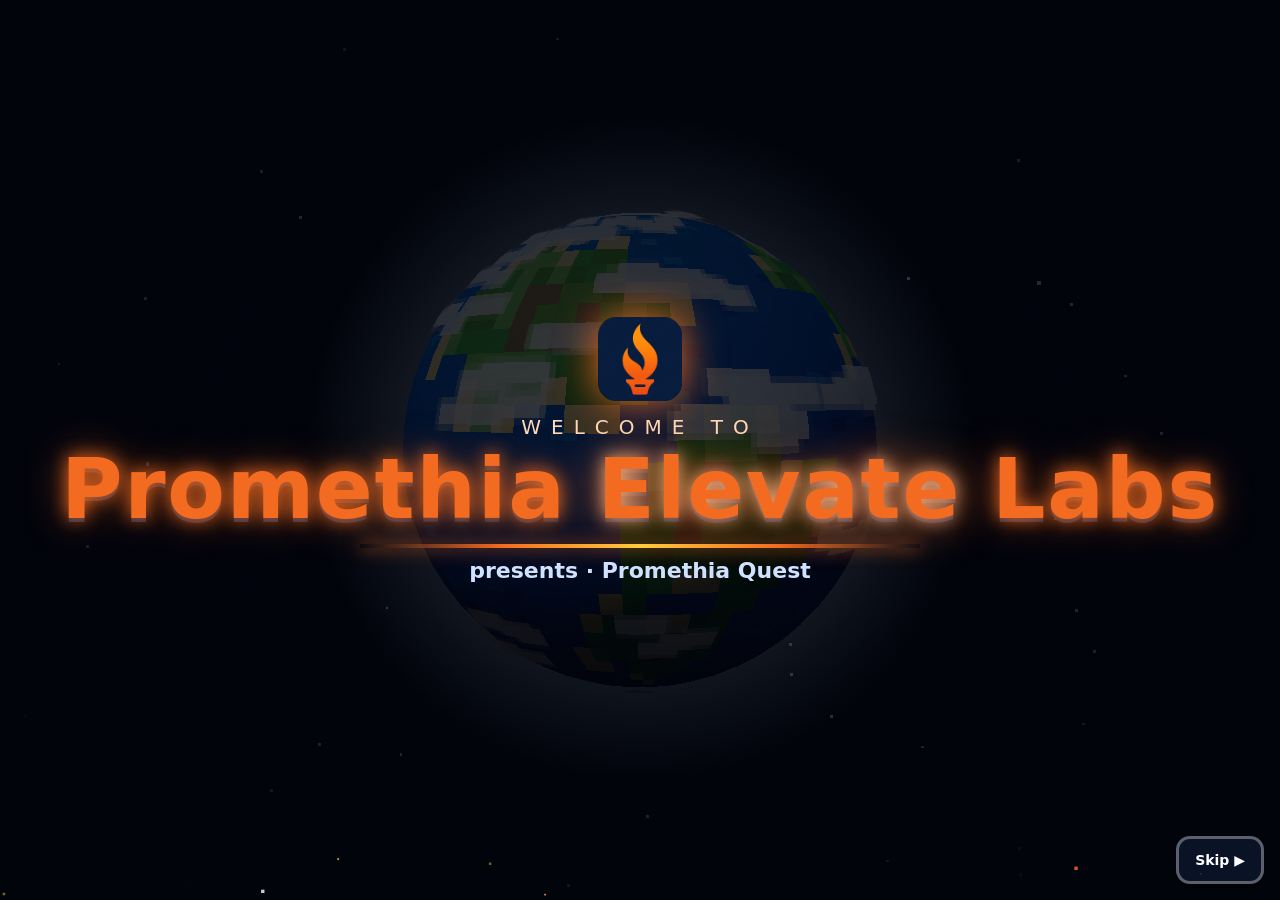
==== index.html @ 2d4cd814 "Pattern Builder anchor-cell fade + reveal; Setu Builder real bridge graphics + cleaner panel; Boy/Gi" ====
<!doctype html>
<html lang="en">
<head>
<meta charset="utf-8">
<meta name="viewport" content="width=device-width,initial-scale=1,maximum-scale=1,user-scalable=no,viewport-fit=cover">
<title>Promethia Quest: Relight the Great Torch</title>
<meta name="robots" content="noindex">
<link rel="icon" href="assets/favicon-32.png">
<link rel="stylesheet" href="style.css?v=v4a">
</head>
<body>
<canvas id="c"></canvas>

<!-- HUD -->
<div id="hud" class="hidden">
  <div class="hud-left">
    <img src="assets/logo-mark-96.png" alt="" class="hud-logo">
    <div><div id="lvlName">Level</div><div class="sub"><span id="lvlGoal"></span> <span id="totalTime" title="Total time"></span></div></div>
  </div>
  <div id="progress"></div>
  <div class="hud-right">
    <span id="hearts" class="pill hidden"></span>
    <span class="pill" title="Embers">🔥 <b id="embers">0</b></span>
    <span class="pill" title="Secret stars">⭐ <b id="stars">0</b></span>
    <button id="btnSound" class="icon" title="Sound">🔊</button>
    <button id="btnQuality" class="icon" title="Graphics">✨</button>
  </div>
</div>

<!-- Promo guide -->
<div id="promo" class="hidden">
  <img src="assets/promo.webp" alt="Promo">
  <div id="promoText"></div>
</div>

<div id="actions" class="hidden">
  <button id="btnHint" class="hidden act">💡 Hint</button>
  <button id="btnReset" class="hidden act">↺ Reset</button>
  <button id="btnAct" class="hidden act big">✋ Use</button>
  <button id="btnSkip" class="hidden act ghost">Skip level →</button>
</div>

<div id="dpad" class="hidden">
  <button data-d="up">▲</button><button data-d="left">◀</button><button data-d="down">▼</button><button data-d="right">▶</button>
</div>

<div id="buildBar" class="hidden"></div>
<div id="panel" class="hidden"></div>

<!-- Cinematic intro -->
<div id="intro">
  <canvas id="introFx"></canvas>
  <div class="intro-title">
    <img src="assets/logo-mark.png" alt="" class="it-logo">
    <div class="it-small">welcome to</div>
    <h1 class="it-name"><span class="w1">Promethia</span> <span class="w2">Elevate</span> <span class="w3">Labs</span></h1>
    <div class="it-line"></div>
    <div class="it-sub">presents · Promethia Quest</div>
  </div>
  <button id="introSkip" class="act ghost">Skip ▶</button>
</div>
<div id="zoomTxt" class="hidden">🌍 Flying to the Promethia Islands…</div>

<!-- Island map -->
<div id="mapUI" class="hidden"><div class="map-card"><div id="mapTitle"></div><div id="mapSub" class="small"></div><div id="mapDots"></div><button id="mapGo" class="btn primary">Play ▶</button></div></div>

<!-- Start screen -->
<div id="start" class="screen hidden">
  <div class="card">
    <img src="assets/promo.webp" class="promo-big" alt="Promo">
    <h1>Promethia <span>Quest</span></h1>
    <p class="tag">Relight the Great Torch! · 15 islands</p>
    <form id="startForm" autocomplete="off">
      <label>Your name<input id="fName" required maxlength="40" placeholder="First and last name"></label>
      <label>School<input id="fSchool" maxlength="60" placeholder="School name"></label>
      <div class="row">
        <label>Grade<select id="fGrade" required><option value="">-</option><option>5</option><option>6</option><option>7</option><option>8</option><option>Other</option></select></label>
        <label>Section<input id="fSection" maxlength="6" placeholder="A"></label>
        <label>Lab PC #<input id="fPC" maxlength="8" placeholder="12"></label>
      </div>
      <div class="avpick"><span class="avq">Choose your hero</span>
        <button type="button" class="av" data-av="boy"><span class="avfig boy"><i class="h"></i><i class="f"></i><i class="b"></i><i class="l"></i></span><b>Boy</b></button>
        <button type="button" class="av" data-av="girl"><span class="avfig girl"><i class="h"></i><i class="p"></i><i class="f"></i><i class="b"></i><i class="l"></i></span><b>Girl</b></button>
      </div><p id="avErr" class="small hidden" style="color:#c62828;font-weight:800">Please choose Boy or Girl 👆</p>
      <button class="btn primary" type="submit">Play ▶</button>
    </form>
    <p class="small">🎮 Arrow keys / W A S D or tap · About 20 minutes</p>
  </div>
</div>

<!-- Story -->
<div id="story" class="screen hidden">
  <div class="card">
    <div id="storyArt" class="story-art"></div>
    <p id="storyText" class="story-text"></p>
    <button id="storyNext" class="btn primary">Next ▶</button>
  </div>
</div>

<!-- Hero pick -->
<div id="heroPick" class="screen hidden">
  <div class="card">
    <h2>Pick your hero</h2>
    <div id="heroes" class="choices"></div>
    <button id="heroGo" class="btn primary" disabled>Let's go! ▶</button>
  </div>
</div>

<!-- Generic modal -->
<div id="modal" class="screen hidden"><div class="card" id="modalCard"></div></div>

<!-- Level complete banner -->
<div id="banner" class="hidden"><div id="bannerText"></div></div>

<!-- Results -->
<div id="results" class="screen hidden">
  <div class="card results">
    <div class="res-top"><div class="badge" id="badge"><img src="assets/logo-mark.png" alt=""><div id="badgeTitle">Torchbearer</div></div>
      <span id="resAv" class="avfig"><i class="h"></i><i class="p"></i><i class="f"></i><i class="b"></i><i class="l"></i></span><div class="res-head"><h2 id="resName"></h2><p id="resLine" class="tag"></p><div id="resStats" class="stats"></div></div></div>
    <h3>🏅 My 5 badges</h3><div id="resBadges" class="badges5"></div>
    <h3>📊 My skills</h3><div id="resBars" class="bars"></div>
    <h3>🏝️ My islands</h3><div id="resIslands" class="isl"></div>
    <div id="saveStatus" class="save">Saving…</div>
    <button id="btnNext" class="btn primary huge hidden">Next student →</button>
  </div>
</div>

<div id="fade"></div>
<script src="config.js"></script>
<script type="module" src="game.js?v=v4a"></script>
</body>
</html>
---- style.css ----
:root{--navy:#1a2a4f;--navy2:#0f1a33;--orange:#f26b21;--cream:#fff6ec}
*{box-sizing:border-box;-webkit-tap-highlight-color:transparent}
html,body{margin:0;height:100%;overflow:hidden;background:#0f1a33;font-family:"Trebuchet MS",system-ui,sans-serif;color:#fff;user-select:none;-webkit-user-select:none;touch-action:none}
#c{position:fixed;inset:0;width:100%;height:100%;display:block}
.hidden{display:none!important}
button{font-family:inherit;cursor:pointer}
#hud{position:fixed;top:0;left:0;right:0;display:flex;align-items:center;justify-content:space-between;gap:8px;padding:8px 12px;background:linear-gradient(#0f1a33ee,#0f1a3300);pointer-events:none;z-index:5}
#hud button{pointer-events:auto}
.hud-left{display:flex;align-items:center;gap:8px;min-width:0}
.hud-logo{width:36px;height:36px;border-radius:8px}
#lvlName{font-weight:800;font-size:18px;text-shadow:0 2px 0 #0008}
.sub{font-size:13px;opacity:.85}
#progress{display:flex;gap:4px}
#progress i{width:14px;height:14px;border-radius:3px;background:#ffffff33;border:2px solid #ffffff44}
#progress i.done{background:var(--orange);border-color:#ffb27f}
#progress i.now{background:#fff;border-color:var(--orange)}
.hud-right{display:flex;gap:6px;align-items:center}
.pill{background:#0f1a33cc;border:2px solid #ffffff30;border-radius:999px;padding:4px 10px;font-size:15px}
.icon{background:#0f1a33cc;border:2px solid #ffffff30;color:#fff;border-radius:10px;width:38px;height:34px;font-size:16px}
#promo{position:fixed;left:10px;bottom:10px;display:flex;align-items:flex-end;gap:6px;z-index:6;max-width:min(520px,calc(100% - 20px));pointer-events:none}
#promo img{width:78px;height:78px;filter:drop-shadow(0 4px 8px #f26b2188);animation:bob 2s ease-in-out infinite}
#promoText{background:var(--cream);color:var(--navy);border:3px solid var(--orange);border-radius:16px 16px 16px 4px;padding:10px 14px;font-size:17px;font-weight:700;line-height:1.3;box-shadow:0 6px 0 #0005}
@keyframes bob{50%{transform:translateY(-6px)}}
#actions{position:fixed;right:12px;bottom:12px;display:flex;flex-direction:column;gap:8px;align-items:flex-end;z-index:6}
.act{background:var(--navy);color:#fff;border:3px solid var(--orange);border-radius:14px;padding:10px 16px;font-size:17px;font-weight:800;box-shadow:0 4px 0 #0007}
.act.big{background:var(--orange);font-size:20px;padding:14px 22px}
.act.ghost{background:#0f1a33aa;border-color:#ffffff55;font-size:14px}
#dpad{position:fixed;right:14px;bottom:150px;width:156px;height:156px;z-index:6;display:grid;grid-template:repeat(3,1fr)/repeat(3,1fr)}
#dpad button{background:#0f1a33aa;border:2px solid #ffffff55;color:#fff;font-size:22px;border-radius:12px;margin:2px}
#dpad [data-d=up]{grid-area:1/2}#dpad [data-d=left]{grid-area:2/1}#dpad [data-d=down]{grid-area:3/2}#dpad [data-d=right]{grid-area:2/3}
#buildBar{position:fixed;top:60px;left:50%;transform:translateX(-50%);display:flex;gap:6px;z-index:6;background:#0f1a33cc;padding:6px;border-radius:14px;border:2px solid #ffffff30;flex-wrap:wrap;justify-content:center;max-width:96vw}
#buildBar button{width:44px;height:44px;border-radius:10px;border:3px solid #ffffff40;font-size:18px;color:#fff}
#buildBar button.sel{border-color:#fff;transform:scale(1.12);box-shadow:0 0 0 3px var(--orange)}
#buildBar .txt{width:auto;padding:0 12px;background:var(--navy);font-weight:800}
#buildBar .done{background:var(--orange)}
.screen{position:fixed;inset:0;display:flex;align-items:center;justify-content:center;background:radial-gradient(circle at 50% 30%,#2a3f70,#0f1a33 70%);z-index:10;padding:12px;overflow:auto}
#modal{background:#0f1a33aa}
#start,#story,#heroPick{background:radial-gradient(circle at 50% 30%,#2a3f70bb,#0f1a33ee 75%)}
.card{background:var(--cream);color:var(--navy);border:4px solid var(--orange);border-radius:22px;padding:22px;width:min(520px,100%);text-align:center;box-shadow:0 10px 0 #0006;max-height:100%;overflow:auto}
.promo-big{width:110px;animation:bob 2s ease-in-out infinite}
h1{margin:4px 0;font-size:38px;color:var(--navy)}h1 span{color:var(--orange)}
h2{margin:6px 0 12px;font-size:26px}
.tag{font-size:19px;font-weight:700;margin:4px 0 14px;color:var(--orange)}
form label{display:block;text-align:left;font-weight:800;font-size:15px;margin:8px 0}
form input,form select{display:block;width:100%;font-size:18px;padding:10px;border-radius:10px;border:3px solid #1a2a4f33;margin-top:4px;font-family:inherit;color:var(--navy)}
.row{display:flex;gap:8px}.row label{flex:1}
.btn{border:none;border-radius:14px;padding:14px 22px;font-size:20px;font-weight:800;margin-top:12px}
.btn.primary{background:var(--orange);color:#fff;box-shadow:0 5px 0 #a5410c}
.btn.primary:active{transform:translateY(3px);box-shadow:0 2px 0 #a5410c}
.btn:disabled{opacity:.5}
.btn.huge{font-size:28px;padding:18px 34px;width:100%}
.small{font-size:14px;opacity:.8}
.story-art{font-size:72px;line-height:1.2;min-height:100px}
.story-text{font-size:21px;font-weight:700;line-height:1.4}
.choices{display:flex;flex-wrap:wrap;gap:10px;justify-content:center}
.choice{background:#fff;border:4px solid #1a2a4f22;border-radius:16px;padding:10px;min-width:96px;font-size:15px;font-weight:800;color:var(--navy)}
.choice .em{font-size:40px;display:block}
.choice.sel{border-color:var(--orange);background:#ffe6d6;transform:scale(1.05)}
.choice .sw{width:54px;height:54px;border-radius:10px;margin:0 auto 4px;border:3px solid #0003}
textarea,.card input[type=text]{width:100%;font-size:18px;padding:10px;border-radius:10px;border:3px solid #1a2a4f33;font-family:inherit;margin-top:10px;color:var(--navy)}
#banner{position:fixed;inset:0;display:flex;align-items:center;justify-content:center;z-index:8;pointer-events:none}
#bannerText{font-size:clamp(34px,7vw,72px);font-weight:900;color:#fff;text-shadow:0 5px 0 var(--orange),0 10px 20px #000a;animation:pop .6s cubic-bezier(.2,1.6,.4,1)}
@keyframes pop{from{transform:scale(.2) rotate(-8deg);opacity:0}}
.results .badge-wrap{display:flex;justify-content:center}
.badge{width:170px;height:170px;border-radius:50%;background:radial-gradient(circle,#ffb36b,#f26b21 60%,#a5410c);display:flex;flex-direction:column;align-items:center;justify-content:center;border:6px solid var(--navy);box-shadow:0 0 0 6px #ffd36b,0 0 40px #f26b21;animation:pop .8s cubic-bezier(.2,1.6,.4,1),glow 2s infinite}
.badge img{width:70px;border-radius:12px}
#badgeTitle{color:#fff;font-weight:900;font-size:17px;text-shadow:0 2px 0 #0006;margin-top:4px;padding:0 8px}
@keyframes glow{50%{box-shadow:0 0 0 6px #ffd36b,0 0 70px #f26b21}}
.badges{display:flex;flex-wrap:wrap;gap:6px;justify-content:center;margin:8px 0}
.badges span{background:var(--navy);color:#fff;border-radius:999px;padding:6px 12px;font-weight:800;font-size:14px}
.stats{display:grid;grid-template-columns:repeat(3,1fr);gap:6px;margin:10px 0}
.stats div{background:#fff;border-radius:12px;padding:8px;font-weight:800;font-size:22px}
.stats small{display:block;font-size:12px;opacity:.7}
.save{font-size:22px;font-weight:900;margin:10px 0;color:var(--navy)}
.save.ok{color:#18a34a}
#fade{position:fixed;inset:0;background:#0f1a33;opacity:0;pointer-events:none;transition:opacity .35s;z-index:9}
#fade.on{opacity:1}
@media (max-width:600px){#lvlName{font-size:15px}.sub{display:none}#progress{display:none}#promo img{width:58px;height:58px}#promoText{font-size:15px}.pill{font-size:13px;padding:3px 7px}.icon{width:32px}}

/* ---- v2 ---- */
.btn,.act,.choice,#buildBar button,.icon{transition:transform .18s cubic-bezier(.3,1.8,.5,1),box-shadow .18s}
.btn:hover:not(:disabled),.act:hover,.choice:hover{transform:translateY(-2px) scale(1.04)}
.card{animation:cardIn .45s cubic-bezier(.2,1.5,.4,1)}
@keyframes cardIn{from{transform:scale(.7) translateY(30px);opacity:0}}
#start{background:radial-gradient(circle at 50% 40%,#0000 20%,#02040caa 85%)}
#fade.white{background:#fff}
#intro{position:fixed;inset:0;z-index:20;display:flex;align-items:center;justify-content:center;background:radial-gradient(ellipse at 50% 50%,#02040cb8 0,#02040cd0 45%,#02040c 85%);transition:opacity .7s}
#intro.out{opacity:0;pointer-events:none}
#introFx{position:absolute;inset:0;width:100%;height:100%}
.intro-title{position:relative;text-align:center;padding:0 16px}
.it-logo{width:84px;border-radius:18px;opacity:0;animation:itIn 1s .2s forwards,glowP 2.4s 1.2s infinite;box-shadow:0 0 40px #f26b21}
.it-small{font-size:clamp(14px,2.4vw,20px);letter-spacing:.5em;text-transform:uppercase;color:#ffd9b8;opacity:0;animation:itIn 1s .6s forwards;margin-top:10px}
.it-name{font-size:clamp(34px,7.5vw,84px);margin:6px 0;color:#fff;font-weight:900;letter-spacing:.02em;line-height:1.05}
.it-name span{display:inline-block;opacity:0;text-shadow:0 0 18px #f26b21,0 0 40px #f26b2199,0 4px 0 #1a2a4f}
.it-name .w1{animation:itZoom 1s .9s forwards}.it-name .w2{animation:itZoom 1s 1.25s forwards;color:#f26b21;text-shadow:0 0 18px #ffb27f,0 0 46px #f26b21,0 4px 0 #1a2a4f}.it-name .w3{animation:itZoom 1s 1.6s forwards}
.it-line{height:4px;width:0;margin:10px auto;background:linear-gradient(90deg,#0000,#f26b21,#ffd23f,#f26b21,#0000);animation:line 1.2s 2s forwards;box-shadow:0 0 18px #f26b21}
.it-sub{color:#cfe2ff;font-size:clamp(15px,2.6vw,22px);font-weight:700;opacity:0;animation:itIn 1s 2.6s forwards}
#introSkip{position:absolute;right:16px;bottom:16px}
@keyframes itIn{to{opacity:1}}
@keyframes itZoom{from{opacity:0;transform:scale(2.4);filter:blur(12px)}to{opacity:1;transform:none;filter:none}}
@keyframes line{to{width:min(560px,80vw)}}
@keyframes glowP{50%{box-shadow:0 0 70px #ffb27f}}
#zoomTxt{position:fixed;left:0;right:0;bottom:12%;text-align:center;font-size:clamp(20px,4vw,32px);font-weight:900;z-index:7;text-shadow:0 0 16px #f26b21,0 3px 0 #000;animation:pop .6s}
#mapUI{position:fixed;left:50%;bottom:14px;transform:translateX(-50%);z-index:7;width:min(560px,94vw)}
.map-card{background:#fff6ecf2;color:var(--navy);border:4px solid var(--orange);border-radius:20px;padding:12px 16px;text-align:center;box-shadow:0 8px 0 #0006;animation:cardIn .45s cubic-bezier(.2,1.5,.4,1)}
#mapTitle{font-size:clamp(18px,3.4vw,24px);font-weight:900}
#mapDots{display:flex;flex-wrap:wrap;gap:4px;justify-content:center;margin:8px 0 0}
#mapDots i{font-style:normal;width:26px;height:26px;border-radius:7px;background:#1a2a4f22;font-size:12px;font-weight:900;display:flex;align-items:center;justify-content:center}
#mapDots i.done{background:var(--orange);color:#fff}#mapDots i.now{background:var(--navy);color:#fff;transform:scale(1.2);box-shadow:0 0 0 3px #ffd23f}
#mapGo{margin-top:10px;width:100%}
#panel{position:fixed;top:58px;left:50%;transform:translateX(-50%);z-index:6;width:max-content;max-width:96vw;background:#fff6ecf0;color:var(--navy);border:3px solid var(--orange);border-radius:16px;padding:8px 12px;box-shadow:0 5px 0 #0005;text-align:center;animation:cardIn .4s}
.pbig{font-size:19px;font-weight:800}
.small2{font-size:13px;font-weight:700;opacity:.7;margin-top:2px}
.seq{display:flex;align-items:center;gap:6px;justify-content:center}
.seq .slot{display:flex;flex-direction:column;align-items:center;font-weight:900}
.seq .slot b{font-size:22px;line-height:1;color:var(--orange)}.seq .slot span{font-size:14px;letter-spacing:.06em}
.seq .sc{width:74px;height:74px;border:4px dashed #1a2a4f55;border-radius:14px;display:flex;align-items:center;justify-content:center;font-size:34px;color:#1a2a4f55;background:#fff}
.seq .slot.next .sc{border-color:var(--orange);animation:pulse 1s infinite}
.seq .slot.full .sc{border-style:solid;border-color:var(--navy)}
.seq .slot.win .sc{border-color:#18a34a;box-shadow:0 0 0 4px #18a34a55}
.seq .slot.shake{animation:shake .4s 2}
.seq .arr{font-size:30px;color:var(--orange);font-weight:900}
.cimg{width:100%;height:100%;display:block}
.fly{width:100%;height:100%;animation:flyIn .45s cubic-bezier(.2,1.6,.4,1)}
@keyframes flyIn{from{transform:translateY(120px) scale(.4) rotate(-20deg);opacity:0}}
@keyframes pulse{50%{transform:scale(1.07)}}
@keyframes shake{25%{transform:translateX(-6px)}75%{transform:translateX(6px)}}
.undo{margin-left:8px;background:var(--navy);color:#fff;border:3px solid var(--orange);border-radius:12px;font-weight:900;font-size:17px;padding:10px 12px}.undo:disabled{opacity:.35}
.seq.demo .sc{width:84px;height:84px}
.dcards{display:flex;gap:10px;justify-content:center;margin:10px 0}.dcards span{width:70px;height:70px;display:block}
.bpanel{display:flex;gap:12px;align-items:center;font-size:18px;font-weight:800}
#bpTime.low{color:#d6201f;animation:pulse .6s infinite}
.mbar{height:10px;background:#1a2a4f22;border-radius:6px;margin-top:6px;overflow:hidden}.mbar i{display:block;height:100%;width:0;background:linear-gradient(90deg,#f26b21,#18a34a);transition:width .3s}
.voice{font-size:clamp(20px,3.6vw,30px);font-weight:900}.voice span{opacity:.35;transition:all .2s;display:inline-block}.voice .said{opacity:1;color:#18a34a}.voice .nowv{opacity:1;color:var(--orange);transform:scale(1.15)}
.tale{font-size:clamp(16px,2.6vw,21px);font-weight:700;max-width:640px;line-height:1.5}.tale .fill{color:#a5410c}.tale .blank{background:#1a2a4f15;border-radius:8px;padding:0 6px}.tale .blank.now{background:#ffd9b8;animation:pulse 1s infinite;display:inline-block}
.howto{display:flex;gap:10px;justify-content:center;flex-wrap:wrap}
.hstep{flex:1;min-width:140px;background:#fff;border-radius:16px;padding:10px;border:3px solid #1a2a4f22}
.hstep b{display:block;font-size:17px}.hstep small{font-size:14px;opacity:.8}
.hart{height:70px;display:flex;align-items:center;justify-content:center;gap:6px;font-size:34px}
.hart .go{color:var(--orange);font-weight:900;animation:nudge 1s infinite}
@keyframes nudge{50%{transform:translateX(6px)}}
.mini-tile{width:40px;height:40px;border-radius:6px;background:#9aa0a8;border:3px solid #6f757d;display:inline-block}.mini-tile.red{background:#ff2d2d;border-color:#a00;animation:pulse .5s infinite}
.card.results{width:min(780px,100%)}
.res-top{display:flex;gap:16px;align-items:center;justify-content:center;flex-wrap:wrap}
.res-head{flex:1;min-width:240px}
.results h3{margin:14px 0 6px;text-align:left}
.stats{grid-template-columns:repeat(4,1fr)}
.badges5{display:grid;grid-template-columns:repeat(5,1fr);gap:8px}
.b5{background:var(--navy);color:#fff;border-radius:16px;padding:10px 6px;border:3px solid var(--orange);animation:cardIn .5s both}
.b5 .be{font-size:36px;display:block}.b5 b{display:block;font-size:14px}.b5 small{font-size:11px;opacity:.8}
.bars .bar{display:grid;grid-template-columns:150px 1fr 60px;gap:8px;align-items:center;margin:5px 0;font-weight:800;text-align:left}
.bt{height:16px;background:#1a2a4f1a;border-radius:9px;overflow:hidden}.bt i{display:block;height:100%;width:var(--w);background:linear-gradient(90deg,#f26b21,#ffd23f);border-radius:9px;animation:grow 1s both}
@keyframes grow{from{width:0}}
.isl{display:grid;grid-template-columns:repeat(7,1fr);gap:6px}
.isl1{background:#fff;border-radius:12px;padding:4px;border:2px solid #1a2a4f22}.isl1 span{font-size:24px;display:block}.isl1 small{font-weight:900}.isl1 b{display:block;color:#f2a600;font-size:13px;letter-spacing:-1px}.isl1 em{color:#1a2a4f30;font-style:normal}
@media (max-width:600px){.badges5{grid-template-columns:repeat(3,1fr)}.isl{grid-template-columns:repeat(5,1fr)}.bars .bar{grid-template-columns:120px 1fr 48px;font-size:13px}.stats{grid-template-columns:repeat(2,1fr)}.seq .sc{width:58px;height:58px}.seq .arr{font-size:20px}.undo{font-size:14px;padding:8px}#panel{top:52px}.badge{width:130px;height:130px}.bpanel{font-size:15px;gap:8px}}
#buildBar{top:122px}@media (max-width:600px){#buildBar{top:112px}}
#buildBar{width:max-content;flex-wrap:wrap}@media (max-width:600px){#buildBar button{width:38px;height:38px}}
/* v3 map transition */
#mapTitle{display:flex;align-items:center;gap:14px;justify-content:center;text-align:left}
.mnum{flex:none;width:64px;height:64px;border-radius:50%;background:var(--orange);color:#fff;font-size:36px;font-weight:900;display:flex;align-items:center;justify-content:center;border:4px solid #ffd23f;box-shadow:0 4px 0 #0004}
.mname{font-size:clamp(22px,4vw,30px);font-weight:900;line-height:1.1}.mname small{display:block;font-size:15px;opacity:.7;letter-spacing:.04em}
.map-card.reveal .mnum{animation:numPop .6s cubic-bezier(.2,1.8,.4,1)}
.map-card.reveal .mname{animation:nameIn .55s .15s both cubic-bezier(.2,1.4,.4,1)}
@keyframes numPop{from{transform:scale(0) rotate(-200deg)}}
@keyframes nameIn{from{opacity:0;transform:translateX(40px)}}
#mapGo{min-height:54px;font-size:20px}
#mapGo.ready{animation:glowBtn 1s infinite}@keyframes glowBtn{50%{box-shadow:0 0 0 6px #ffd23f,0 6px 0 #0004}}
.map-card.busy #mapGo{background:var(--navy)}
#mapDots i{width:30px;height:30px;font-size:14px}
/* v3 builder */
#buildBar button.pal{width:66px;height:62px;display:flex;flex-direction:column;align-items:center;justify-content:center;gap:0;text-shadow:0 2px 0 #0008}
#buildBar button.pal span{font-size:24px;line-height:1}#buildBar button.pal small{font-size:13px;font-weight:900}
#buildBar .txt{height:62px;font-size:16px}
#layerCtl{position:fixed;left:10px;top:50%;transform:translateY(-50%);z-index:6;background:#0f1a33dd;border:3px solid #ffffff40;border-radius:16px;padding:8px;display:flex;flex-direction:column;gap:6px;align-items:center;color:#fff;font-weight:900;width:116px}
#layerCtl button{width:100%;min-height:48px;border-radius:12px;border:3px solid #ffffff50;background:var(--navy);color:#fff;font-size:22px;font-weight:900}
#layerCtl button.wide{font-size:15px}
#layerCtl hr{width:100%;border:0;border-top:2px solid #ffffff30;margin:2px 0}
#lcNum{text-align:center;font-size:14px}#lcNum b{display:block;font-size:34px;color:#ffd23f;line-height:1}
#layerCtl .rotr{display:flex;gap:6px;width:100%}
.bpanel .bad{color:#e53935}
@media (max-width:600px){#layerCtl{width:84px;top:auto;bottom:90px;transform:none}#buildBar button.pal{width:48px;height:50px}#buildBar button.pal small{display:none}}
/* v3 accessibility / responsive */
.btn,.choice,.act,.icon{min-height:48px}
.story-text{font-size:max(17px,1em);line-height:1.4}
#promoText{font-size:clamp(15px,2.2vw,18px)}
@media (max-height:500px) and (orientation:landscape){#mapUI{bottom:6px}.map-card{padding:8px 12px}#mapDots{display:none}.mnum{width:48px;height:48px;font-size:26px}#layerCtl{top:56%;width:100px}#layerCtl button{min-height:40px}}
@media (min-width:601px){body.builder #buildBar{top:110px;right:10px;left:auto;transform:none;display:grid;grid-template-columns:repeat(2,66px);width:auto}body.builder #buildBar .txt{grid-column:span 2;height:48px}}
@media (min-width:601px) and (max-height:500px){body.builder #buildBar{top:56px;grid-template-columns:repeat(4,54px)}body.builder #buildBar button.pal{width:54px;height:50px}body.builder #buildBar .txt{grid-column:span 4;height:40px}}
/* v3 new levels */
.spell{display:inline-flex;gap:6px;vertical-align:middle}.spell b{width:40px;height:46px;border-radius:10px;border:3px dashed #1a2a4f55;display:inline-flex;align-items:center;justify-content:center;font-size:26px;color:#1a2a4f88;background:#fff}
.spell b.ok{border:3px solid #18a34a;color:#18a34a;background:#e8f8ee;animation:pop .3s}.spell b.now{border-color:var(--orange);color:var(--navy);animation:pulse 1s infinite}
.jtop{display:flex;align-items:center;justify-content:center;gap:14px;margin-bottom:8px;font-weight:900;font-size:20px}.jpeek{width:90px;border-radius:8px;border:3px solid var(--navy)}
#jTime.low{color:#d6201f}
#jig{display:grid;gap:3px;width:min(440px,80vw);margin:0 auto;background:var(--navy);padding:3px;border-radius:10px}
#jig .jp{border:0;border-radius:4px;min-height:0;padding:0;cursor:pointer;outline:3px solid transparent;outline-offset:-3px}
#jig .jp.sel{outline-color:#ffd23f;transform:scale(.94)}#jig.done .jp{border-radius:0}#jig.done{gap:0;box-shadow:0 0 0 6px #18a34a}
.planks{display:flex;gap:8px;justify-content:center;margin-top:8px;flex-wrap:wrap}
.pk{min-height:52px;border-radius:10px;border:3px solid #6e4a2a;background:#c9935a;color:#fff;font-weight:900;font-size:18px;text-shadow:0 2px 0 #0006;cursor:pointer}.pk small{font-size:13px}.pk:disabled{opacity:.35}
.pk.undo2{background:var(--navy);border-color:#fff4;width:56px}.pk.go{background:var(--orange);border-color:#ffd23f;padding:0 16px}
@media (orientation:landscape){body.pattern #buildBar{top:50%;left:10px;transform:translateY(-50%);flex-direction:column;flex-wrap:nowrap;width:auto}body.pattern #buildBar button.pal{width:84px;height:54px}body.pattern #buildBar .txt{width:84px;height:54px;padding:0}}
@media (orientation:landscape) and (max-height:500px){body.pattern #buildBar{top:56px;transform:none;gap:4px}body.pattern #buildBar button.pal,body.pattern #buildBar .txt{width:70px;height:46px}#promoText{font-size:14px}#promo{max-width:48vw}}
.jdemo{position:relative;display:flex;gap:6px;justify-content:center;margin:10px auto 4px;width:max-content}
.jd{width:76px;height:76px;border-radius:10px;background:linear-gradient(#6ec6ff,#5cb85c);color:#fff;font-size:34px;font-weight:900;display:flex;align-items:center;justify-content:center;text-shadow:0 2px 0 #0007;outline:4px solid transparent;transition:transform .25s}
.jd.sel{outline-color:#ffd23f;transform:scale(.92)}.jd.ok{outline-color:#18a34a}.jd.swap{animation:pop .4s}
.jfinger{position:absolute;font-size:44px;top:46px;transition:left .5s ease;pointer-events:none;filter:drop-shadow(0 3px 2px #0006)}.jfinger.p0{left:22px}.jfinger.p2{left:186px}
.jdone{font-size:34px;font-weight:900;color:#18a34a;margin:8px 0;animation:pop .5s}
.odemo{position:relative;width:184px;height:184px;margin:10px auto;display:grid;grid-template-columns:repeat(2,88px);gap:4px}
.ot{background:#4fc3ff;border-radius:10px;box-shadow:inset 0 -6px 0 #0002}.ot.used{background:#ffd23f}
.oghost{position:absolute;font-size:52px;opacity:.85;transition:left .35s,top .35s;left:18px;top:14px;filter:drop-shadow(0 3px 2px #0005)}
.ox{position:absolute;font-size:40px;animation:pop .3s}
/* Robot Sorter: keep the food card above Robo visible on short landscape phones */
@media (orientation:landscape) and (max-height:500px){body[data-level=N1] #panel{left:10px;transform:none;top:64px}body[data-level=N1] .pbig{font-size:15px}}
#finale{position:fixed;inset:0;z-index:60;display:flex;flex-direction:column;align-items:center;justify-content:center;gap:14px;cursor:pointer;opacity:0;transition:opacity .5s;background:radial-gradient(circle,rgba(26,42,79,.35),rgba(26,42,79,.05) 70%);text-align:center;padding:16px}
#finale.show{opacity:1}#finale.out{opacity:0}
.fin-t{font-family:inherit;font-weight:900;font-size:clamp(30px,7vw,72px);line-height:1.05;color:#fff;letter-spacing:1px;text-shadow:0 4px 0 #f26b21,0 8px 0 #1a2a4f,0 0 30px #ffb02e;animation:finPop .7s cubic-bezier(.2,1.6,.4,1) both}
.fin-s{font-weight:700;font-size:clamp(16px,3.2vw,26px);color:#1a2a4f;background:#fff8;padding:8px 18px;border-radius:14px;max-width:90vw}
.fin-tap{font-size:14px;color:#fff;opacity:.85;text-shadow:0 1px 3px #000}
@keyframes finPop{0%{transform:scale(.3);opacity:0}100%{transform:scale(1);opacity:1}}
/* Picture Puzzle: Done/Next overlays the puzzle so it is always on screen */
#modalCard{position:relative}
#jDone{position:fixed;left:50%;bottom:max(16px,env(safe-area-inset-bottom));transform:translateX(-50%);z-index:70;display:flex;flex-direction:column;align-items:center;gap:6px;background:#fff8f0f2;border:4px solid #18a34a;border-radius:20px;padding:10px 26px;box-shadow:0 8px 30px #0005}
#jDone .jdone{margin:0}
@media (orientation:portrait){body.pattern #buildBar{top:auto;bottom:150px}}
@media (orientation:landscape) and (max-height:500px){body.pattern #buildBar{display:grid;grid-template-columns:repeat(2,62px);gap:4px}body.pattern #buildBar button.pal,body.pattern #buildBar .txt{width:62px;height:44px}}
@media (orientation:landscape) and (max-height:500px){body.pattern #panel{top:auto;bottom:8px;left:auto;right:8px;transform:none;max-width:420px}body.pattern #panel .bpanel{font-size:13px}}
.smats{display:flex;flex-wrap:wrap;gap:4px;justify-content:center}.smats .sm{display:flex;flex-direction:column;align-items:center;padding:3px 8px;border-radius:10px;border:2px solid #1a2a4f33;background:#fff;font-weight:800}
.smats .sm small{font-weight:600;font-size:11px}.smats .sm.sel{border-color:#f26b21;background:#ffe2cc;box-shadow:0 0 0 2px #f26b21}
.sstrip{display:flex;align-items:center;justify-content:center;gap:2px;margin:4px 0}.sstrip .sc{width:30px;height:30px;border-radius:6px;border:2px solid #1a2a4f55}.sstrip .sp{width:16px;height:30px;padding:0;border-radius:4px;border:1px dashed #1a2a4f55;background:#fff}.sstrip .sp.on{background:#7a7a7a;color:#fff;border-style:solid}.sstrip .sp.blk{background:#cfe9ff}
.bpanel .bad{color:#c62828;font-weight:900}
@media (orientation:landscape) and (max-height:500px){body[data-level=S1] #panel{top:auto;bottom:6px;left:auto;right:6px;transform:none;max-width:62vw;font-size:12px}}
#bossBar{position:fixed;top:56px;left:50%;transform:translateX(-50%);z-index:7;width:min(420px,70vw);text-align:center;font-weight:900;color:#fff;text-shadow:0 2px 0 #000;font-size:14px}
#bossBar .bb{height:14px;border-radius:8px;background:#2a1a3a;border:2px solid #fff;overflow:hidden;margin-top:3px}#bossBar .bb i{display:block;height:100%;width:100%;background:linear-gradient(90deg,#ff2d2d,#c04dff);transition:width .4s}
#finale.top{justify-content:flex-start;padding-top:max(70px,10vh);background:none}
#finale.top .fin-s,#finale.top .fin-tap{display:none}
/* Setu Builder: cleaner panel */
body[data-level=S1] .smats{gap:6px;margin:4px 0}
body[data-level=S1] .smats .sm{min-width:78px;padding:4px 6px;border-radius:12px;line-height:1.1}
body[data-level=S1] .smats .sm .si{font-size:26px;line-height:1}body[data-level=S1] .smats .sm span{font-size:14px}body[data-level=S1] .smats .sm small{font-size:11px;color:#1a2a4fcc}
body[data-level=S1] .smats .sm.fill{background:#eef6ff}
body[data-level=S1] .sstrip .sc{width:32px;height:32px;font-size:16px}body[data-level=S1] .sstrip .sp{height:32px;width:16px;font-size:12px}
body[data-level=S1] .sstrip .bank{font-size:20px}
@media (max-width:600px){body[data-level=S1] .smats .sm{min-width:64px;padding:3px 4px}body[data-level=S1] .smats .sm .si{font-size:20px}body[data-level=S1] .sstrip .sc{width:24px;height:28px}body[data-level=S1] .sstrip .sp{width:12px;height:28px}}
@media (orientation:landscape) and (max-height:500px){body[data-level=S1] .smats .sm small:nth-of-type(n+2){display:none}body[data-level=S1] .smats .sm .si{font-size:18px}}
@media (min-width:700px) and (min-height:501px){body[data-level=S1] #panel{left:auto;right:10px;transform:none;top:64px;max-width:330px}body[data-level=S1] .bpanel{flex-wrap:wrap;justify-content:center;gap:4px 10px}}
/* avatar pick */
.avpick{display:flex;gap:12px;justify-content:center;align-items:stretch;flex-wrap:wrap;margin:6px 0}
.avpick .avq{width:100%;text-align:center;font-weight:900;color:#1a2a4f}
.av{flex:1;max-width:150px;min-height:120px;display:flex;flex-direction:column;align-items:center;justify-content:center;gap:4px;border:4px solid #1a2a4f33;border-radius:18px;background:#fff;cursor:pointer;font-size:18px;color:#1a2a4f;transition:transform .15s}
.av:hover{transform:translateY(-2px)}.av.sel{border-color:#f26b21;background:#fff1e6;box-shadow:0 0 0 3px #f26b2155}
.avpick.shake{animation:shake .4s}
.avfig{position:relative;display:inline-block;width:44px;height:84px}
.avfig i{position:absolute;display:block}
.avfig .f{left:10px;top:6px;width:24px;height:22px;background:#c98f65;box-shadow:inset 0 7px 0 #2a1a0e}
.avfig .h{left:8px;top:2px;width:28px;height:8px;background:#2a1a0e}
.avfig .b{left:6px;top:30px;width:32px;height:28px;background:#f26b21;box-shadow:inset 0 -5px 0 #ffd23f}
.avfig .l{left:10px;top:58px;width:24px;height:24px;background:linear-gradient(90deg,#1a2a4f 45%,transparent 45% 55%,#1a2a4f 55%)}
.avfig .p{display:none}
.avfig.girl .p{display:block;left:34px;top:8px;width:9px;height:28px;background:#2a1a0e;border-top:4px solid #f26b21}
.avfig.girl .f{box-shadow:inset 0 7px 0 #2a1a0e,inset 3px 0 0 #2a1a0e,inset -3px 0 0 #2a1a0e}
.avfig.girl .l{background:linear-gradient(#1a2a4f 45%,transparent 45%),linear-gradient(90deg,#c98f65 30%,transparent 30% 70%,#c98f65 70%)}
#resAv{margin-right:8px;transform:scale(1.1)}
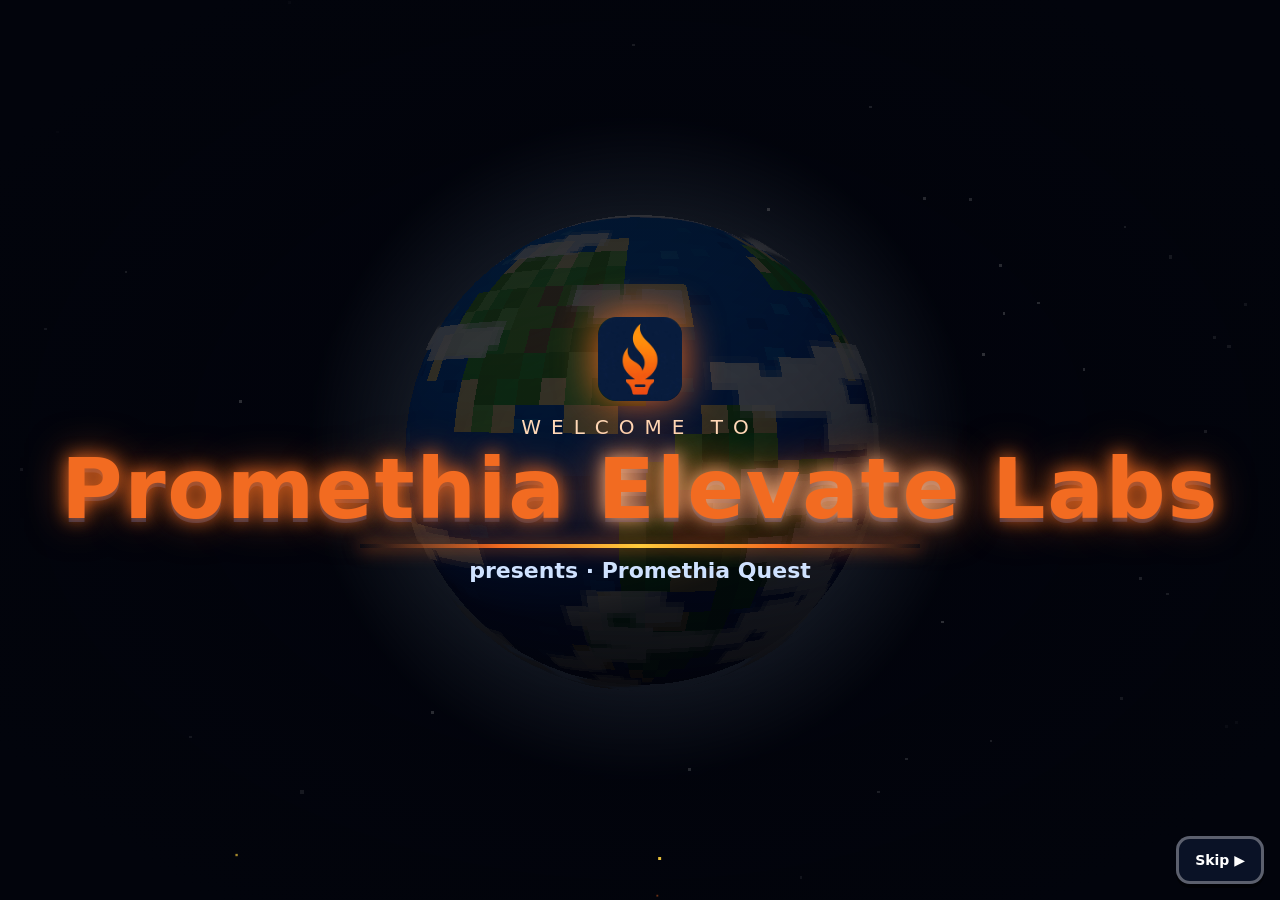
==== commit 4c2d0e8d: "Finale: frame the whole torch on phone; Setu metre strip fits panel; cache-bust v4b" ====
--- a/index.html
+++ b/index.html
@@ -6,7 +6,7 @@
 <title>Promethia Quest: Relight the Great Torch</title>
 <meta name="robots" content="noindex">
 <link rel="icon" href="assets/favicon-32.png">
-<link rel="stylesheet" href="style.css?v=v4a">
+<link rel="stylesheet" href="style.css?v=v4b">
 </head>
 <body>
 <canvas id="c"></canvas>
@@ -127,6 +127,6 @@
 
 <div id="fade"></div>
 <script src="config.js"></script>
-<script type="module" src="game.js?v=v4a"></script>
+<script type="module" src="game.js?v=v4b"></script>
 </body>
 </html>
--- a/style.css
+++ b/style.css
@@ -260,3 +260,4 @@
 .avfig.girl .f{box-shadow:inset 0 7px 0 #2a1a0e,inset 3px 0 0 #2a1a0e,inset -3px 0 0 #2a1a0e}
 .avfig.girl .l{background:linear-gradient(#1a2a4f 45%,transparent 45%),linear-gradient(90deg,#c98f65 30%,transparent 30% 70%,#c98f65 70%)}
 #resAv{margin-right:8px;transform:scale(1.1)}
+body[data-level=S1] .sstrip{width:100%}body[data-level=S1] .sstrip .sc{flex:1 1 0;min-width:0;width:auto}body[data-level=S1] .sstrip .sp{flex:0 0 12px;width:12px}
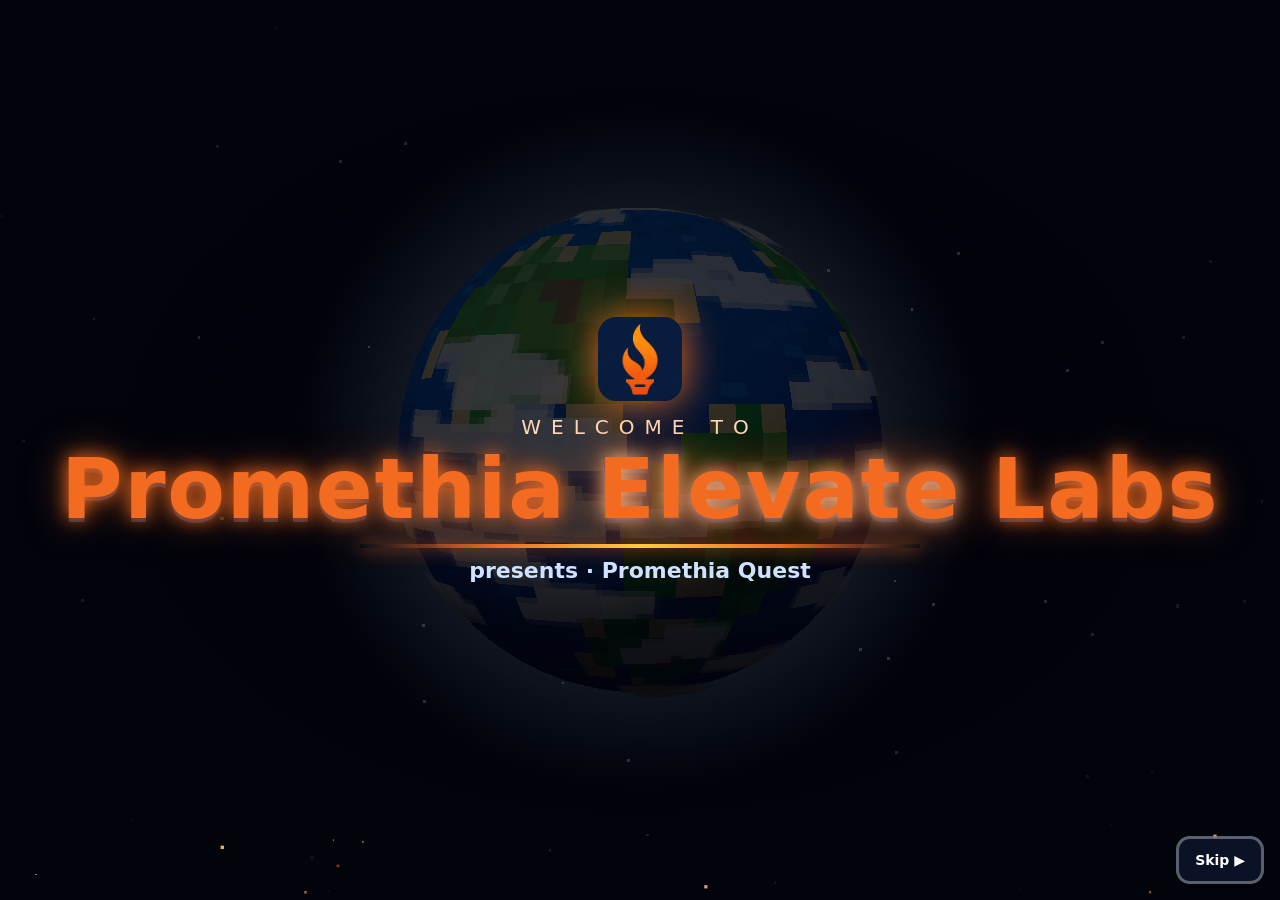
==== commit 4278f0d4: "PC pass: big 3D Great Torch finale with title clear of it; Setu Builder = pick one material + 0-3 pi" ====
--- a/index.html
+++ b/index.html
@@ -6,7 +6,7 @@
 <title>Promethia Quest: Relight the Great Torch</title>
 <meta name="robots" content="noindex">
 <link rel="icon" href="assets/favicon-32.png">
-<link rel="stylesheet" href="style.css?v=v4b">
+<link rel="stylesheet" href="style.css?v=v5a">
 </head>
 <body>
 <canvas id="c"></canvas>
@@ -84,7 +84,7 @@
       </div><p id="avErr" class="small hidden" style="color:#c62828;font-weight:800">Please choose Boy or Girl 👆</p>
       <button class="btn primary" type="submit">Play ▶</button>
     </form>
-    <p class="small">🎮 Arrow keys / W A S D or tap · About 20 minutes</p>
+    <p class="small">🎮 Arrow keys / W A S D or click · About 20 minutes</p>
   </div>
 </div>
 
@@ -127,6 +127,6 @@
 
 <div id="fade"></div>
 <script src="config.js"></script>
-<script type="module" src="game.js?v=v4b"></script>
+<script type="module" src="game.js?v=v5a"></script>
 </body>
 </html>
--- a/style.css
+++ b/style.css
@@ -261,3 +261,31 @@
 .avfig.girl .l{background:linear-gradient(#1a2a4f 45%,transparent 45%),linear-gradient(90deg,#c98f65 30%,transparent 30% 70%,#c98f65 70%)}
 #resAv{margin-right:8px;transform:scale(1.1)}
 body[data-level=S1] .sstrip{width:100%}body[data-level=S1] .sstrip .sc{flex:1 1 0;min-width:0;width:auto}body[data-level=S1] .sstrip .sp{flex:0 0 12px;width:12px}
+#finale.top,#finale.sub{justify-content:flex-start;padding-top:max(60px,8vh);background:none}
+#finale.sub .fin-s{position:fixed;bottom:max(40px,8vh);left:50%;transform:translateX(-50%);display:block}
+#finale.sub .fin-tap{position:fixed;bottom:max(14px,3vh);left:0;right:0;display:block}
+#finale .fin-t{max-width:94vw}
+#finale.sub .fin-s{max-width:none;white-space:nowrap}@media (max-width:600px){#finale.sub .fin-s{white-space:normal;max-width:90vw}}
+/* Setu how-to demo */
+.sdemo{position:relative;margin:6px auto;padding:10px;background:#eaf6ff;border-radius:16px;max-width:460px}
+.sdm{display:flex;gap:8px;justify-content:center}.sdm .dm{display:flex;flex-direction:column;align-items:center;font-size:26px;background:#fff;border:3px solid #1a2a4f33;border-radius:12px;padding:4px 10px;transition:all .2s}.sdm .dm small{font-size:12px;font-weight:800;color:#1a2a4f}
+.sdm .dm.sel{border-color:#f26b21;background:#ffe2cc;transform:scale(1.08)}.sdm .dfill{background:#eef6ff}
+.sdstrip{display:flex;align-items:center;justify-content:center;gap:3px;margin:12px 0 4px;font-size:22px}
+.sdstrip .db{display:block;width:40px;height:30px;border:2px dashed #1a2a4f66;border-radius:6px;background:#fff8;transition:all .3s}
+.sdstrip .db.steel{background:#9aa6b5;border:2px solid #5a6676}.sdstrip .db.long{background:#ff8a8a;border-color:#c62828}
+.sdstrip .dp{display:block;width:8px;height:30px;border-radius:3px;background:#ffd23f66}.sdstrip .dp.on{background:#7a7a7a;height:44px;margin-top:14px}
+.sdtruck{font-size:30px;transform:translateX(-150px);transition:transform 2.2s linear;text-align:center}.sdtruck.go{transform:translateX(150px)}
+.dgo{display:block;margin:4px auto 0;padding:6px 14px;border:none;border-radius:12px;background:#f26b21;color:#fff;font-weight:900;font-size:15px}
+.sdemo .jfinger{position:absolute;font-size:32px;transition:left .5s,top .5s;pointer-events:none;z-index:2}
+.sstrip .sc.long{outline:3px solid #e53935;background:#ffb3b3!important}
+.swarn{background:#ffe5e5;color:#c62828;font-weight:900;border-radius:10px;padding:3px 8px;margin:3px 0;font-size:14px;animation:pop .4s}
+.bpanel .cost{font-weight:900}
+/* Setu: pick one material + pillar count */
+.smats.big{gap:8px}.smats.big .sm{min-width:110px;padding:6px 8px;cursor:pointer}.smats.big .sm .si{font-size:34px}.smats.big .sm span{font-size:16px}.smats.big .sm small{font-size:12px;display:block}
+.spil{display:flex;align-items:center;justify-content:center;gap:6px;margin:6px 0;font-weight:900}
+.pk2{width:44px;height:40px;border-radius:10px;border:3px solid #1a2a4f33;background:#fff;font-size:20px;font-weight:900;color:#1a2a4f;cursor:pointer}.pk2.sel{border-color:#f26b21;background:#ffe2cc}
+.sinfo{font-size:14px;text-align:center}.scost{font-size:15px;text-align:center;margin:4px 0;font-weight:700}.scost.bad{color:#c62828}
+.pk.go[disabled]{opacity:.45;cursor:not-allowed}
+body[data-level=S1] #panel{max-width:min(440px,96vw)}
+@media (min-width:700px) and (min-height:501px){body[data-level=S1] #panel{max-width:440px}}
+@media (orientation:landscape) and (max-height:500px){.smats.big .sm{min-width:80px}.smats.big .sm small{font-size:10px}.smats.big .sm .si{font-size:20px}}
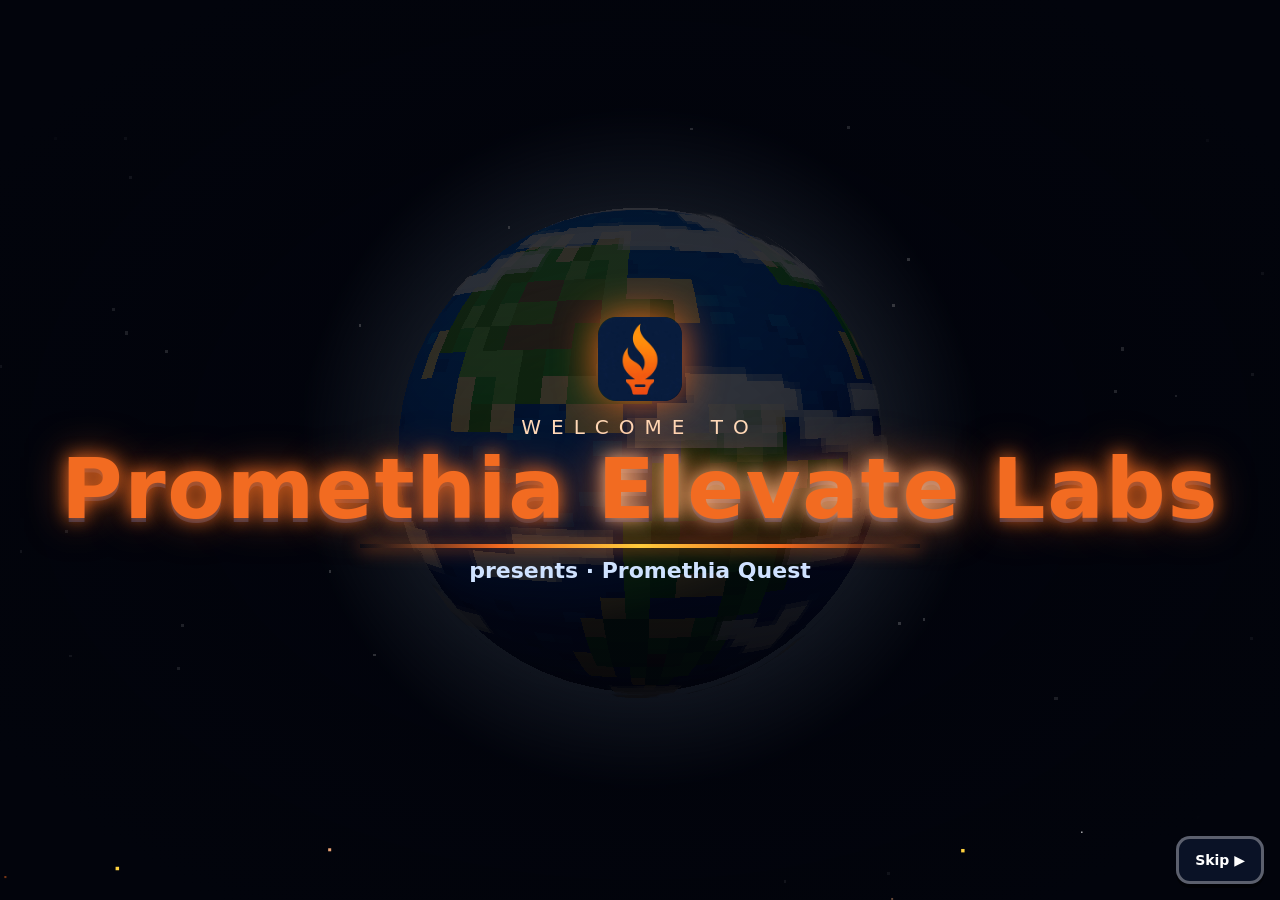
==== commit 3bc67063: "Resume-on-refresh: save run after each level, Welcome back screen, clear on finish; v6a" ====
--- a/index.html
+++ b/index.html
@@ -6,7 +6,7 @@
 <title>Promethia Quest: Relight the Great Torch</title>
 <meta name="robots" content="noindex">
 <link rel="icon" href="assets/favicon-32.png">
-<link rel="stylesheet" href="style.css?v=v5a">
+<link rel="stylesheet" href="style.css?v=v6a">
 </head>
 <body>
 <canvas id="c"></canvas>
@@ -65,6 +65,15 @@
 <div id="mapUI" class="hidden"><div class="map-card"><div id="mapTitle"></div><div id="mapSub" class="small"></div><div id="mapDots"></div><button id="mapGo" class="btn primary">Play ▶</button></div></div>
 
 <!-- Start screen -->
+<div id="resume" class="screen hidden">
+  <div class="card" style="text-align:center">
+    <img src="assets/promo.webp" class="promo-big" alt="Promo">
+    <h1>Welcome back, <span id="resumeName"></span>!</h1>
+    <p class="tag" id="resumeInfo"></p>
+    <button id="resumeGo" class="btn primary" style="font-size:1.6em;padding:16px 48px;margin:14px auto;display:block">▶ Continue your quest</button>
+    <button id="resumeNew" style="background:none;border:none;color:#9ab;text-decoration:underline;cursor:pointer;font-size:.9em">Not you? Start new</button>
+  </div>
+</div>
 <div id="start" class="screen hidden">
   <div class="card">
     <img src="assets/promo.webp" class="promo-big" alt="Promo">
@@ -127,6 +136,6 @@
 
 <div id="fade"></div>
 <script src="config.js"></script>
-<script type="module" src="game.js?v=v5a"></script>
+<script type="module" src="game.js?v=v6a"></script>
 </body>
 </html>
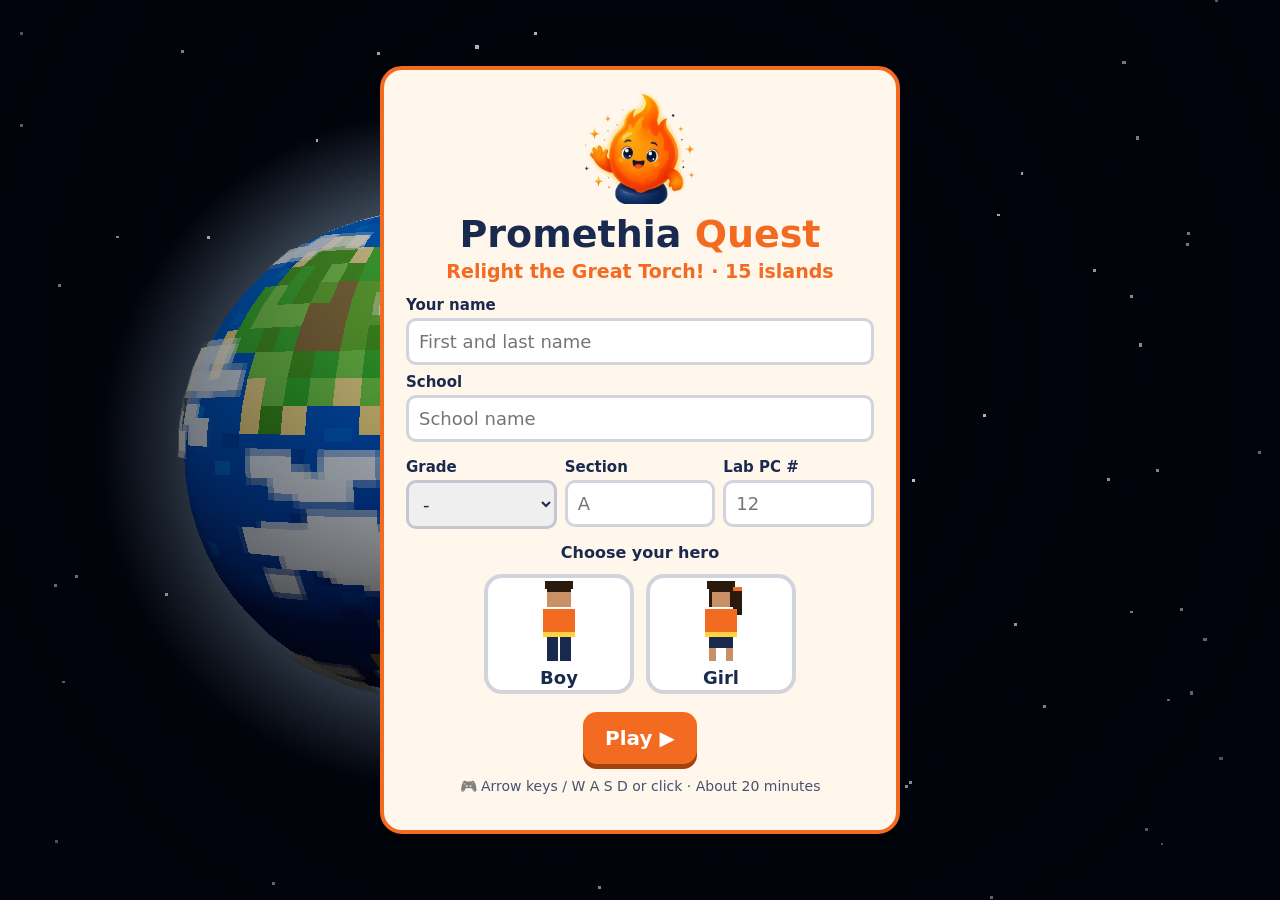
==== commit ebcd33af: "Show restored total time immediately after resume (display only); v6b" ====
--- a/index.html
+++ b/index.html
@@ -6,7 +6,7 @@
 <title>Promethia Quest: Relight the Great Torch</title>
 <meta name="robots" content="noindex">
 <link rel="icon" href="assets/favicon-32.png">
-<link rel="stylesheet" href="style.css?v=v6a">
+<link rel="stylesheet" href="style.css?v=v6b">
 </head>
 <body>
 <canvas id="c"></canvas>
@@ -136,6 +136,6 @@
 
 <div id="fade"></div>
 <script src="config.js"></script>
-<script type="module" src="game.js?v=v6a"></script>
+<script type="module" src="game.js?v=v6b"></script>
 </body>
 </html>
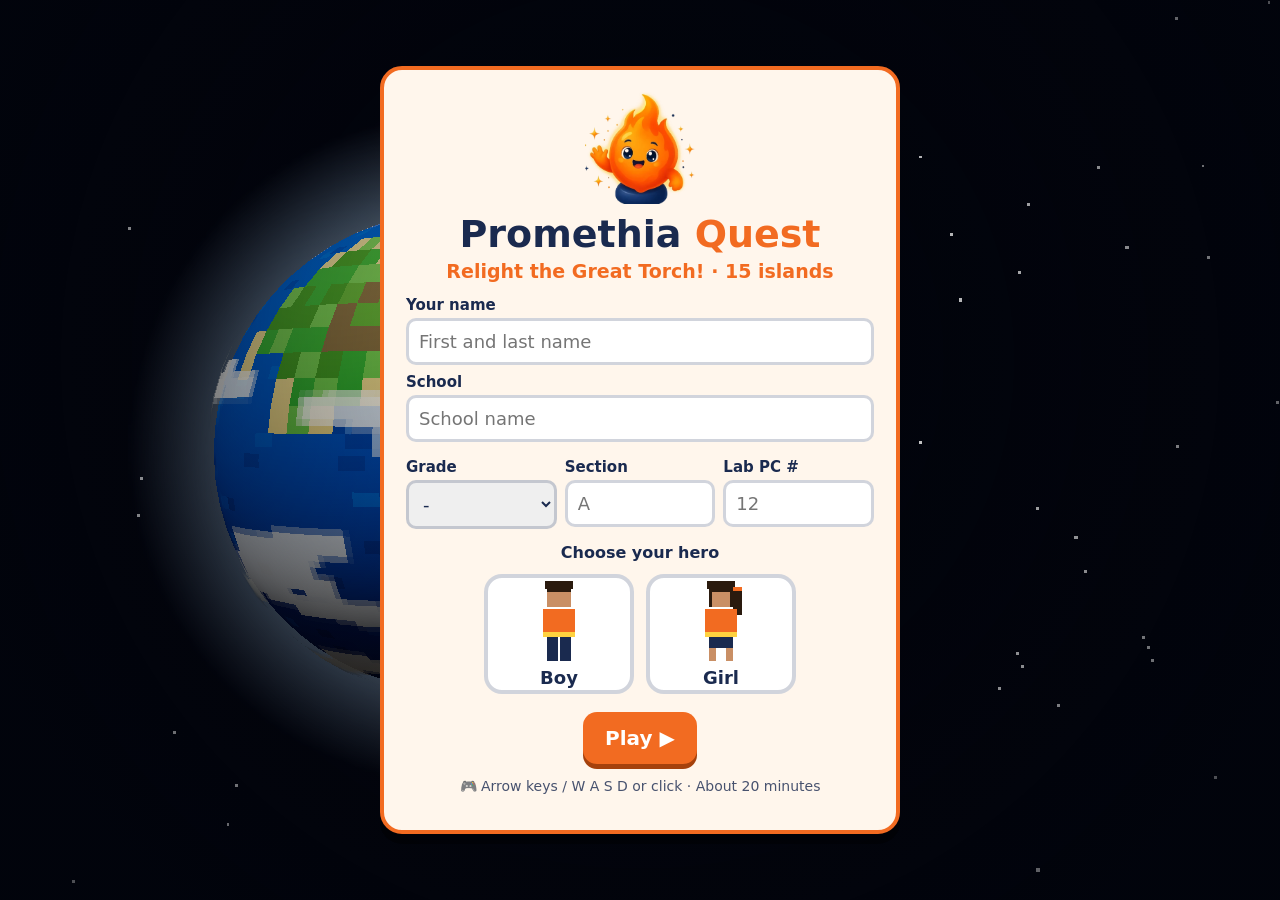
==== commit 743fdd74: "Save results to Supabase (with retry queue), live PIN-protected results.html; v7" ====
--- a/index.html
+++ b/index.html
@@ -6,7 +6,7 @@
 <title>Promethia Quest: Relight the Great Torch</title>
 <meta name="robots" content="noindex">
 <link rel="icon" href="assets/favicon-32.png">
-<link rel="stylesheet" href="style.css?v=v6b">
+<link rel="stylesheet" href="style.css?v=v7">
 </head>
 <body>
 <canvas id="c"></canvas>
@@ -135,7 +135,7 @@
 </div>
 
 <div id="fade"></div>
-<script src="config.js"></script>
-<script type="module" src="game.js?v=v6b"></script>
+<script src="config.js?v=v7"></script>
+<script type="module" src="game.js?v=v7"></script>
 </body>
 </html>
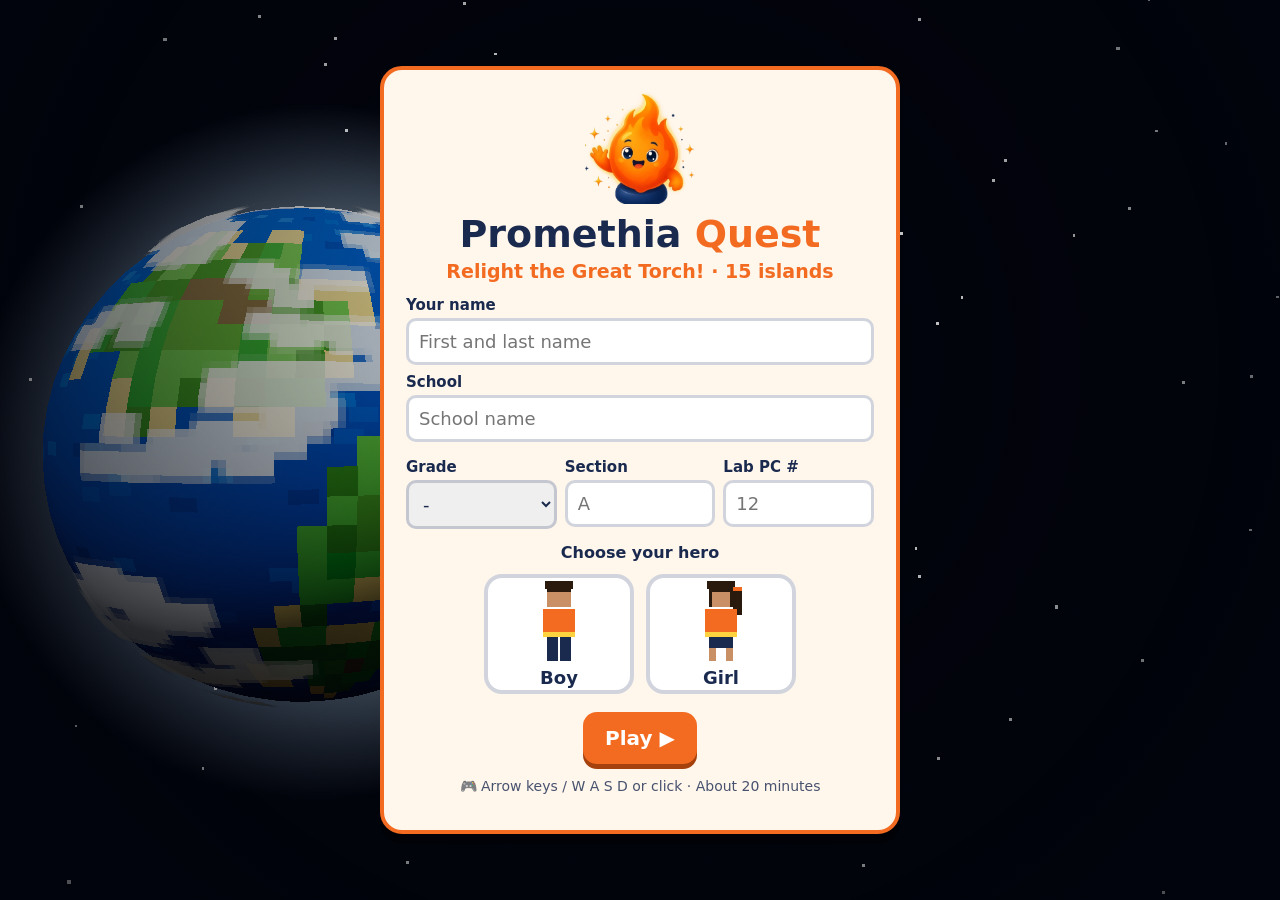
==== commit 8c617d49: "Results page: detail modal, summary cards, grade filter, mobile polish; v8" ====
--- a/index.html
+++ b/index.html
@@ -6,7 +6,7 @@
 <title>Promethia Quest: Relight the Great Torch</title>
 <meta name="robots" content="noindex">
 <link rel="icon" href="assets/favicon-32.png">
-<link rel="stylesheet" href="style.css?v=v7">
+<link rel="stylesheet" href="style.css?v=v8">
 </head>
 <body>
 <canvas id="c"></canvas>
@@ -135,7 +135,7 @@
 </div>
 
 <div id="fade"></div>
-<script src="config.js?v=v7"></script>
-<script type="module" src="game.js?v=v7"></script>
+<script src="config.js?v=v8"></script>
+<script type="module" src="game.js?v=v8"></script>
 </body>
 </html>
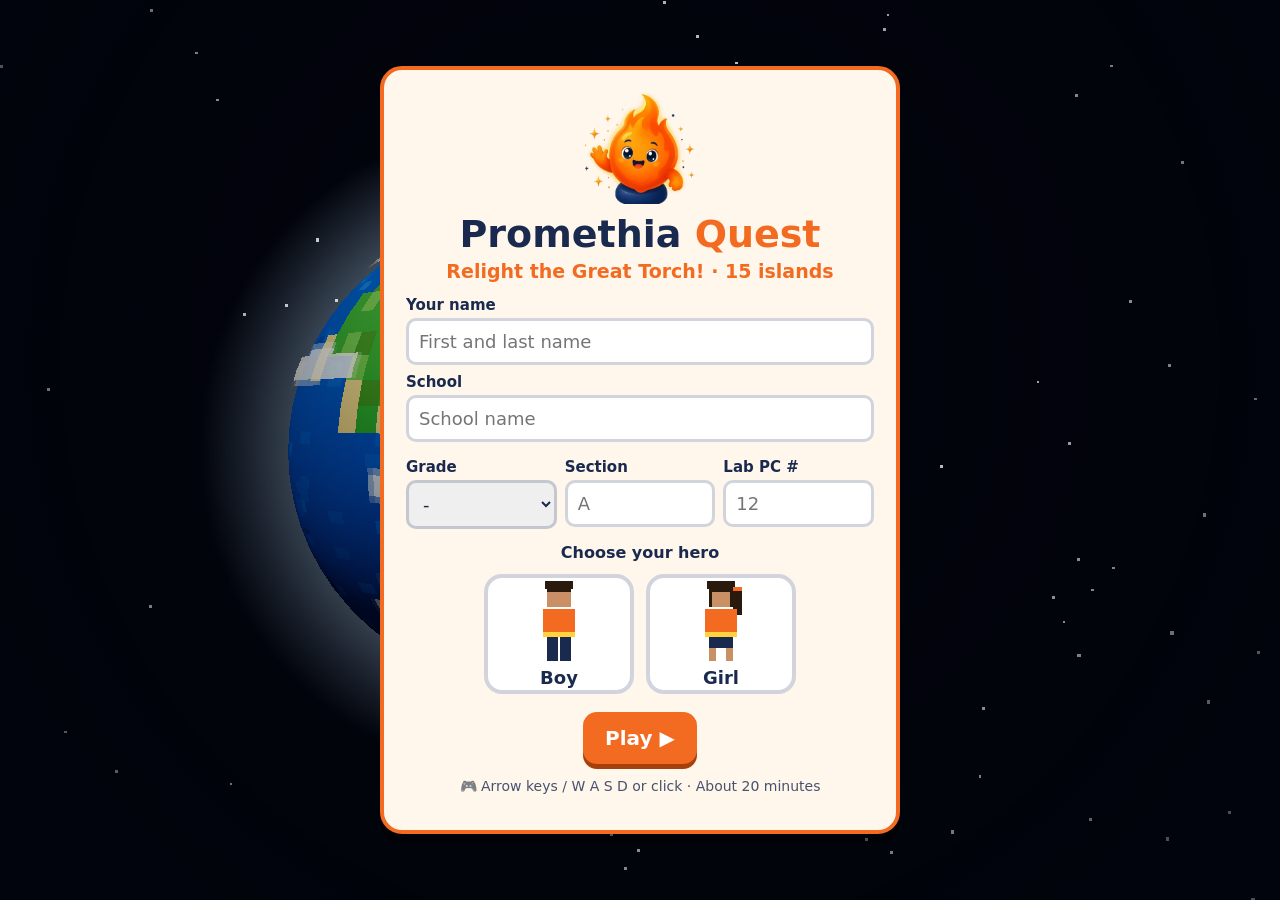
==== commit 7b4b6ba1: "Email backup via Web3Forms when FormSubmit fails; v9" ====
--- a/index.html
+++ b/index.html
@@ -6,7 +6,7 @@
 <title>Promethia Quest: Relight the Great Torch</title>
 <meta name="robots" content="noindex">
 <link rel="icon" href="assets/favicon-32.png">
-<link rel="stylesheet" href="style.css?v=v8">
+<link rel="stylesheet" href="style.css?v=v9">
 </head>
 <body>
 <canvas id="c"></canvas>
@@ -135,7 +135,7 @@
 </div>
 
 <div id="fade"></div>
-<script src="config.js?v=v8"></script>
-<script type="module" src="game.js?v=v8"></script>
+<script src="config.js?v=v9"></script>
+<script type="module" src="game.js?v=v9"></script>
 </body>
 </html>
